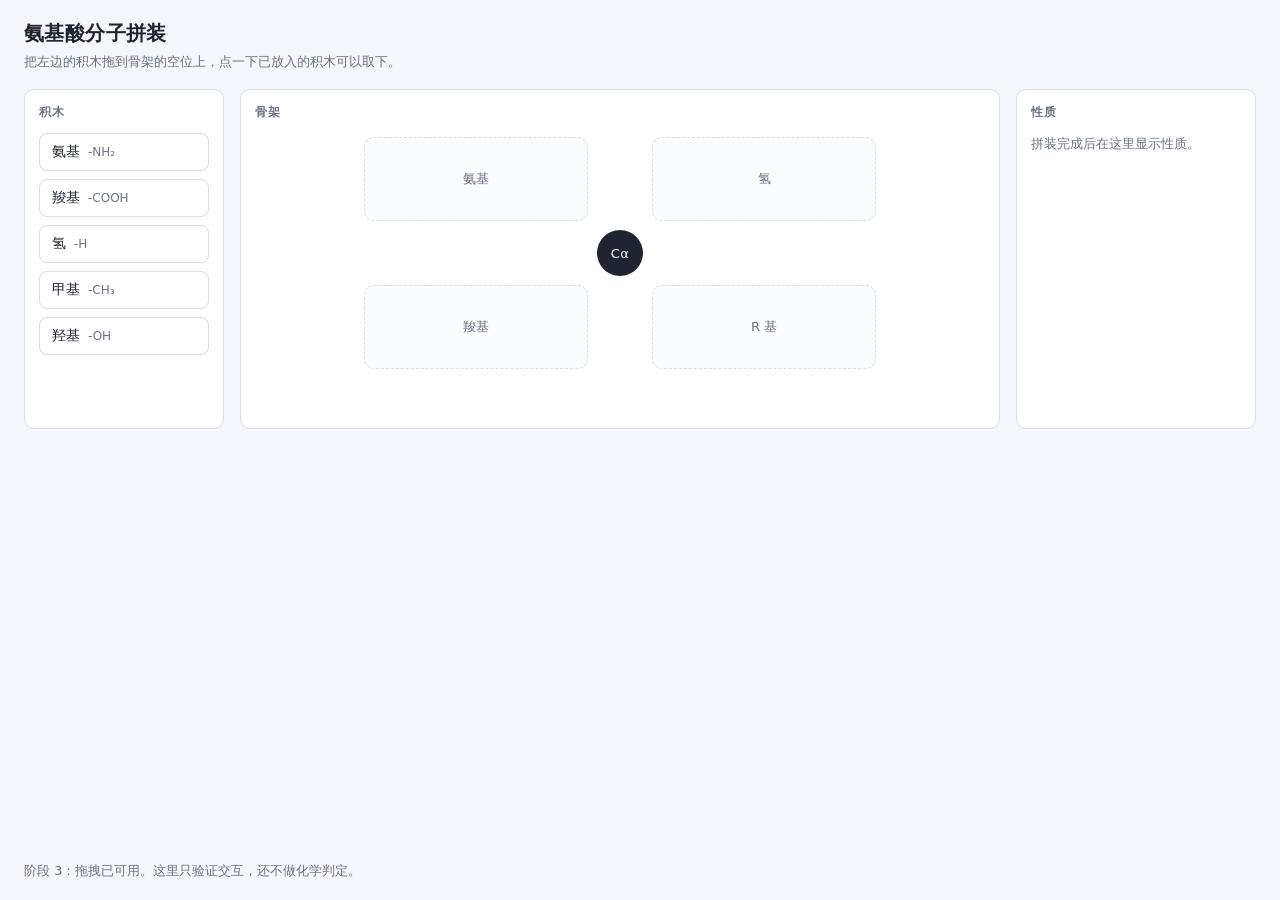
==== index.html @ 330189c2 "建立了拖拽交互与页面骨架" ====
<!DOCTYPE html>
<html lang="zh-CN">
<head>
<meta charset="utf-8">
<meta name="viewport" content="width=device-width, initial-scale=1">
<title>氨基酸分子拼装</title>
<link rel="stylesheet" href="css/base.css">
</head>
<body>

<header>
  <h1>氨基酸分子拼装</h1>
  <p class="subtitle">把左边的积木拖到骨架的空位上，点一下已放入的积木可以取下。</p>
</header>

<main>
  <aside id="palette" aria-label="积木面板">
    <h2>积木</h2>
    <div class="chip-list" id="chip-list"></div>
  </aside>

  <section id="canvas" aria-label="拼装画布">
    <h2>骨架</h2>
    <div class="scaffold" id="scaffold">
      <div class="slot" data-slot="amino" data-drop-target="slot">
        <span class="slot-hint">氨基</span>
      </div>
      <div class="slot" data-slot="hydrogen" data-drop-target="slot">
        <span class="slot-hint">氢</span>
      </div>
      <div class="slot" data-slot="carboxyl" data-drop-target="slot">
        <span class="slot-hint">羧基</span>
      </div>
      <div class="slot" data-slot="sideChain" data-drop-target="slot">
        <span class="slot-hint">R 基</span>
      </div>
      <div class="ca-badge" aria-hidden="true">Cα</div>
    </div>
  </section>

  <aside id="info" aria-label="性质说明">
    <h2>性质</h2>
    <p class="placeholder">拼装完成后在这里显示性质。</p>
  </aside>
</main>

<footer>
  <output id="message" aria-live="polite"></output>
</footer>

<script src="js/data.js"></script>
<script src="js/graph.js"></script>
<script src="js/canonical.js"></script>
<script src="js/drag.js"></script>
<script src="js/app.js"></script>

</body>
</html>
---- css/base.css ----
:root {
  --bg: #f4f6fb;
  --panel: #ffffff;
  --line: #d9dde8;
  --ink: #1f2430;
  --muted: #6b7280;
  --accent: #2f6feb;
  --accent-soft: #e9f0ff;
  --radius: 10px;
}

* {
  box-sizing: border-box;
}

body {
  margin: 0;
  min-height: 100vh;
  display: flex;
  flex-direction: column;
  background: var(--bg);
  color: var(--ink);
  font-family: system-ui, -apple-system, "Segoe UI", "Microsoft YaHei", sans-serif;
  -webkit-font-smoothing: antialiased;
}

header {
  padding: 20px 24px 6px;
}

header h1 {
  margin: 0;
  font-size: 20px;
  letter-spacing: 0.02em;
}

.subtitle {
  margin: 6px 0 0;
  font-size: 13px;
  color: var(--muted);
}

main {
  flex: 1;
  display: grid;
  grid-template-columns: 200px minmax(0, 1fr) 240px;
  gap: 16px;
  align-items: start;
  padding: 12px 24px 24px;
}

aside,
#canvas {
  min-height: 340px;
  padding: 14px;
  border: 1px solid var(--line);
  border-radius: var(--radius);
  background: var(--panel);
}

h2 {
  margin: 0 0 12px;
  font-size: 12px;
  font-weight: 600;
  letter-spacing: 0.1em;
  color: var(--muted);
}

/* ---- 积木 ---- */

.chip-list {
  display: flex;
  flex-direction: column;
  gap: 8px;
}

.chip {
  display: flex;
  align-items: baseline;
  gap: 8px;
  padding: 9px 12px;
  border: 1px solid var(--line);
  border-radius: 8px;
  background: #fff;
  cursor: grab;
  user-select: none;
  -webkit-user-select: none;
  touch-action: none;
  transition: border-color 0.15s, box-shadow 0.15s;
}

.chip:hover {
  border-color: var(--accent);
  box-shadow: 0 2px 10px rgba(47, 111, 235, 0.12);
}

.chip:active {
  cursor: grabbing;
}

.chip .name {
  font-size: 14px;
}

.chip .formula {
  font-size: 12px;
  color: var(--muted);
}

.chip.is-dragging {
  opacity: 0.35;
}

/* 拖拽影像：固定定位 + transform，避免触发重排；pointer-events 关掉，
   这样 elementFromPoint 才能命中它底下的槽位。 */
.drag-ghost {
  position: fixed;
  top: 0;
  left: 0;
  z-index: 1000;
  pointer-events: none;
  box-shadow: 0 12px 26px rgba(20, 26, 40, 0.22);
}

/* ---- 骨架 ---- */

.scaffold {
  position: relative;
  display: grid;
  grid-template-columns: 1fr 1fr;
  gap: 64px;
  max-width: 520px;
  margin: 10px auto;
  padding: 4px;
}

.slot {
  display: flex;
  align-items: center;
  justify-content: center;
  min-height: 84px;
  padding: 8px;
  border: 1.5px dashed var(--line);
  border-radius: 10px;
  background: #fbfcfe;
  font-size: 13px;
  color: var(--muted);
  transition: border-color 0.15s, background 0.15s;
}

.slot.is-drop-target {
  border-color: var(--accent);
  background: var(--accent-soft);
}

.slot.is-occupied {
  border-style: solid;
  border-color: var(--line);
  background: #fff;
}

.slot.is-occupied .slot-hint {
  display: none;
}

.slot .chip {
  width: 100%;
  justify-content: center;
  cursor: pointer;
}

.ca-badge {
  position: absolute;
  top: 50%;
  left: 50%;
  width: 46px;
  height: 46px;
  transform: translate(-50%, -50%);
  display: flex;
  align-items: center;
  justify-content: center;
  border-radius: 50%;
  background: var(--ink);
  color: #fff;
  font-size: 13px;
  letter-spacing: 0.04em;
  pointer-events: none;
}

/* 放入槽位时的一下轻微弹入 */
.chip.is-placed {
  animation: pop 0.18s ease-out;
}

@keyframes pop {
  from {
    transform: scale(0.88);
    opacity: 0.4;
  }
  to {
    transform: scale(1);
    opacity: 1;
  }
}

.placeholder {
  margin: 0;
  font-size: 13px;
  color: var(--muted);
  line-height: 1.7;
}

footer {
  padding: 0 24px 18px;
}

#message {
  display: block;
  min-height: 20px;
  font-size: 13px;
  color: var(--muted);
}

@media (max-width: 760px) {
  main {
    grid-template-columns: 1fr;
  }

  aside,
  #canvas {
    min-height: auto;
  }

  .scaffold {
    gap: 48px;
  }
}

@media (prefers-reduced-motion: reduce) {
  .chip.is-placed {
    animation: none;
  }
}
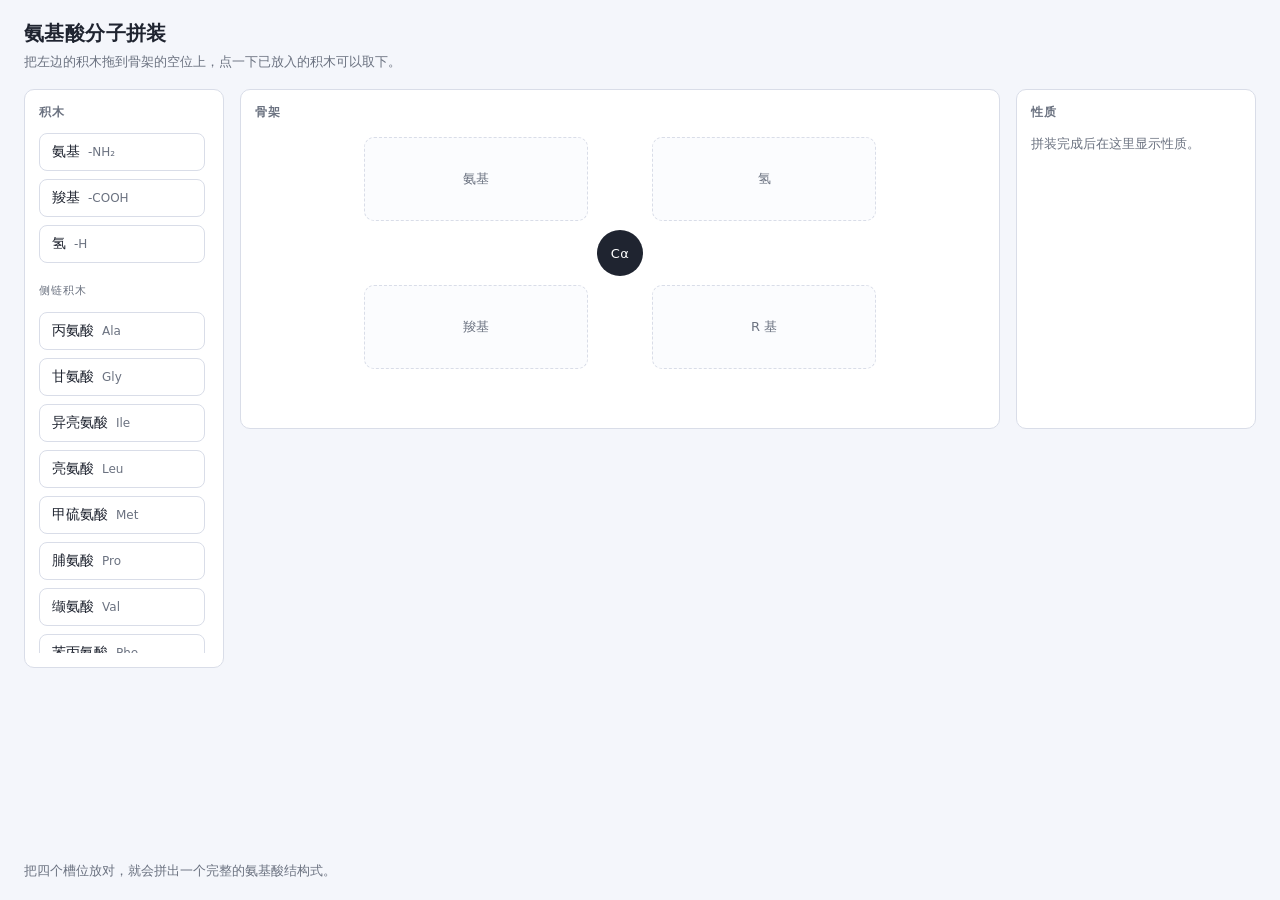
==== commit d8c15fe7: "建立了结构式渲染与拼装判定" ====
--- a/index.html
+++ b/index.html
@@ -36,6 +36,7 @@
       </div>
       <div class="ca-badge" aria-hidden="true">Cα</div>
     </div>
+    <div class="structure" id="structure"></div>
   </section>
 
   <aside id="info" aria-label="性质说明">
@@ -51,6 +52,8 @@
 <script src="js/data.js"></script>
 <script src="js/graph.js"></script>
 <script src="js/canonical.js"></script>
+<script src="js/layout.js"></script>
+<script src="js/render.js"></script>
 <script src="js/drag.js"></script>
 <script src="js/app.js"></script>
 
--- a/css/base.css
+++ b/css/base.css
@@ -221,6 +221,56 @@
   color: var(--muted);
 }
 
+.divider {
+  margin: 12px 0 6px;
+  font-size: 11px;
+  letter-spacing: 0.08em;
+  color: var(--muted);
+}
+
+#chip-list {
+  max-height: 520px;
+  overflow-y: auto;
+  padding-right: 4px;
+}
+
+.structure {
+  display: flex;
+  justify-content: center;
+  margin-top: 10px;
+}
+
+.info-title {
+  margin-bottom: 10px;
+  font-size: 15px;
+  font-weight: 600;
+}
+
+.info-list {
+  display: grid;
+  grid-template-columns: 64px 1fr;
+  gap: 4px 8px;
+  margin: 0 0 10px;
+  font-size: 13px;
+}
+
+.info-list dt {
+  color: var(--muted);
+}
+
+.info-list dd {
+  margin: 0;
+}
+
+.info-note {
+  margin: 0;
+  padding-top: 10px;
+  border-top: 1px solid var(--line);
+  font-size: 12px;
+  line-height: 1.7;
+  color: var(--muted);
+}
+
 @media (max-width: 760px) {
   main {
     grid-template-columns: 1fr;
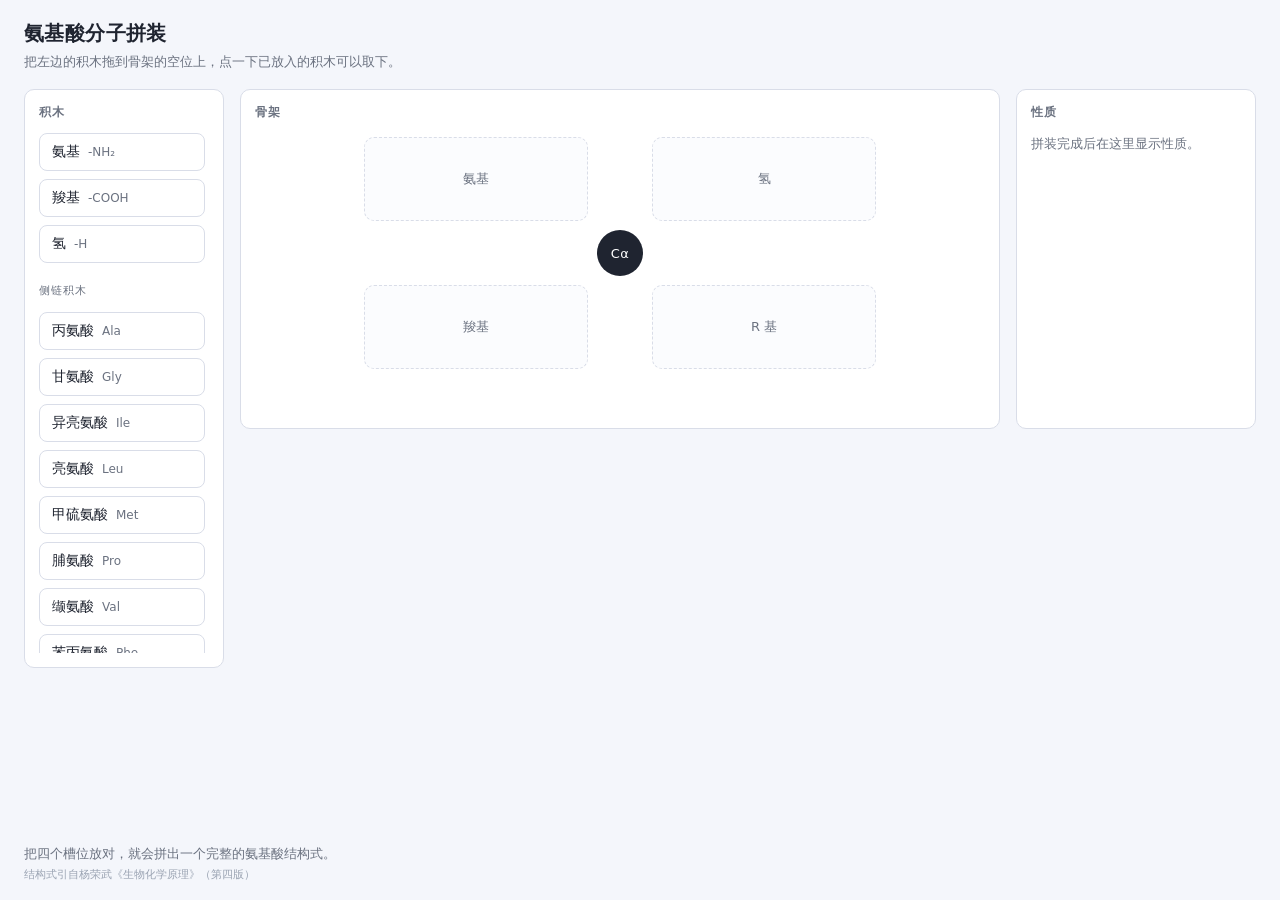
==== commit 61c0aa8f: "修改了氨基酸结构图片资源" ====
--- a/index.html
+++ b/index.html
@@ -47,7 +47,20 @@
 
 <footer>
   <output id="message" aria-live="polite"></output>
+  <p class="credit">结构式引自杨荣武《生物化学原理》（第四版）</p>
 </footer>
+
+<div class="modal" id="modal" hidden>
+  <div class="modal-card" role="dialog" aria-modal="true" aria-labelledby="modal-title">
+    <button class="modal-close" id="modal-close" type="button" aria-label="关闭">×</button>
+    <p class="modal-kicker">拼装完成</p>
+    <h2 class="modal-title" id="modal-title"></h2>
+    <div class="modal-sub" id="modal-sub"></div>
+    <div class="modal-figure" id="modal-figure"></div>
+    <dl class="info-list" id="modal-props"></dl>
+    <p class="modal-note" id="modal-note"></p>
+  </div>
+</div>
 
 <script src="js/data.js"></script>
 <script src="js/graph.js"></script>
--- a/css/base.css
+++ b/css/base.css
@@ -221,6 +221,12 @@
   color: var(--muted);
 }
 
+.credit {
+  margin: 2px 0 0;
+  font-size: 11px;
+  color: #9aa3b2;
+}
+
 .divider {
   margin: 12px 0 6px;
   font-size: 11px;
@@ -271,6 +277,103 @@
   color: var(--muted);
 }
 
+.modal {
+  position: fixed;
+  inset: 0;
+  display: flex;
+  align-items: center;
+  justify-content: center;
+  padding: 24px;
+  background: rgba(20, 26, 40, 0.42);
+  z-index: 50;
+}
+
+.modal[hidden] {
+  display: none;
+}
+
+.modal-card {
+  position: relative;
+  width: min(460px, 100%);
+  max-height: 88vh;
+  overflow-y: auto;
+  padding: 22px 24px 24px;
+  border-radius: 14px;
+  background: #fff;
+  box-shadow: 0 24px 60px rgba(20, 26, 40, 0.28);
+  animation: rise 0.22s cubic-bezier(0.2, 0.8, 0.2, 1);
+}
+
+@keyframes rise {
+  from {
+    opacity: 0;
+    transform: translateY(10px) scale(0.97);
+  }
+  to {
+    opacity: 1;
+    transform: none;
+  }
+}
+
+.modal-close {
+  position: absolute;
+  top: 12px;
+  right: 12px;
+  width: 30px;
+  height: 30px;
+  border: 0;
+  border-radius: 8px;
+  background: transparent;
+  color: var(--muted);
+  font-size: 20px;
+  line-height: 1;
+  cursor: pointer;
+}
+
+.modal-close:hover {
+  background: var(--bg);
+  color: var(--ink);
+}
+
+.modal-kicker {
+  margin: 0 0 6px;
+  font-size: 11px;
+  letter-spacing: 0.14em;
+  color: var(--accent);
+}
+
+.modal-title {
+  margin: 0;
+  font-size: 22px;
+  letter-spacing: 0.01em;
+}
+
+.modal-sub {
+  margin-top: 4px;
+  font-size: 13px;
+  color: var(--muted);
+}
+
+.modal-figure {
+  display: flex;
+  justify-content: center;
+  margin: 14px 0 16px;
+  padding: 10px 0;
+  border-top: 1px solid var(--line);
+  border-bottom: 1px solid var(--line);
+}
+
+.modal-note {
+  margin: 12px 0 0;
+  font-size: 13px;
+  line-height: 1.75;
+  color: var(--muted);
+}
+
+body.modal-open {
+  overflow: hidden;
+}
+
 @media (max-width: 760px) {
   main {
     grid-template-columns: 1fr;
@@ -286,8 +389,20 @@
   }
 }
 
+.modal-figure svg,
+.modal-figure img,
+.structure img {
+  display: block;
+  max-width: 100%;
+  height: auto;
+}
+
 @media (prefers-reduced-motion: reduce) {
   .chip.is-placed {
     animation: none;
   }
-}
+
+  .modal-card {
+    animation: none;
+  }
+}
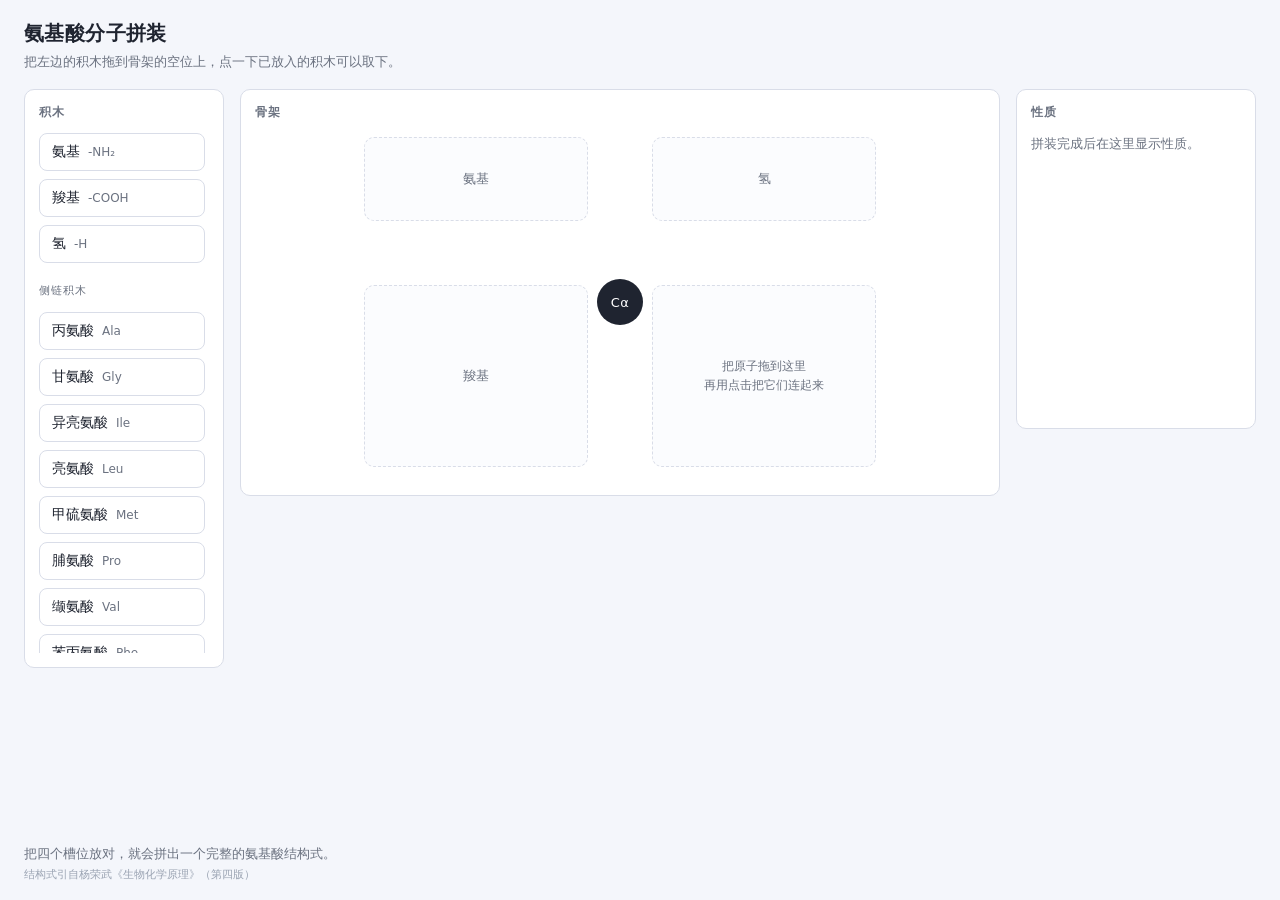
==== commit a2f58f1f: "预载了部分自由拼装相关的组件" ====
--- a/index.html
+++ b/index.html
@@ -31,8 +31,8 @@
       <div class="slot" data-slot="carboxyl" data-drop-target="slot">
         <span class="slot-hint">羧基</span>
       </div>
-      <div class="slot" data-slot="sideChain" data-drop-target="slot">
-        <span class="slot-hint">R 基</span>
+      <div class="slot slot-r" data-slot="sideChain" data-name="R 基" data-drop-target="slot">
+        <div class="r-canvas" id="r-canvas"></div>
       </div>
       <div class="ca-badge" aria-hidden="true">Cα</div>
     </div>
--- a/css/base.css
+++ b/css/base.css
@@ -163,6 +163,33 @@
   display: none;
 }
 
+.slot-r {
+  align-items: stretch;
+  padding: 6px;
+}
+
+.r-canvas {
+  display: flex;
+  align-items: center;
+  justify-content: center;
+  width: 100%;
+  min-height: 168px;
+}
+
+.r-canvas svg {
+  display: block;
+  max-width: 100%;
+  height: auto;
+}
+
+.r-empty {
+  margin: 0;
+  font-size: 12px;
+  color: var(--muted);
+  text-align: center;
+  line-height: 1.6;
+}
+
 .slot .chip {
   width: 100%;
   justify-content: center;
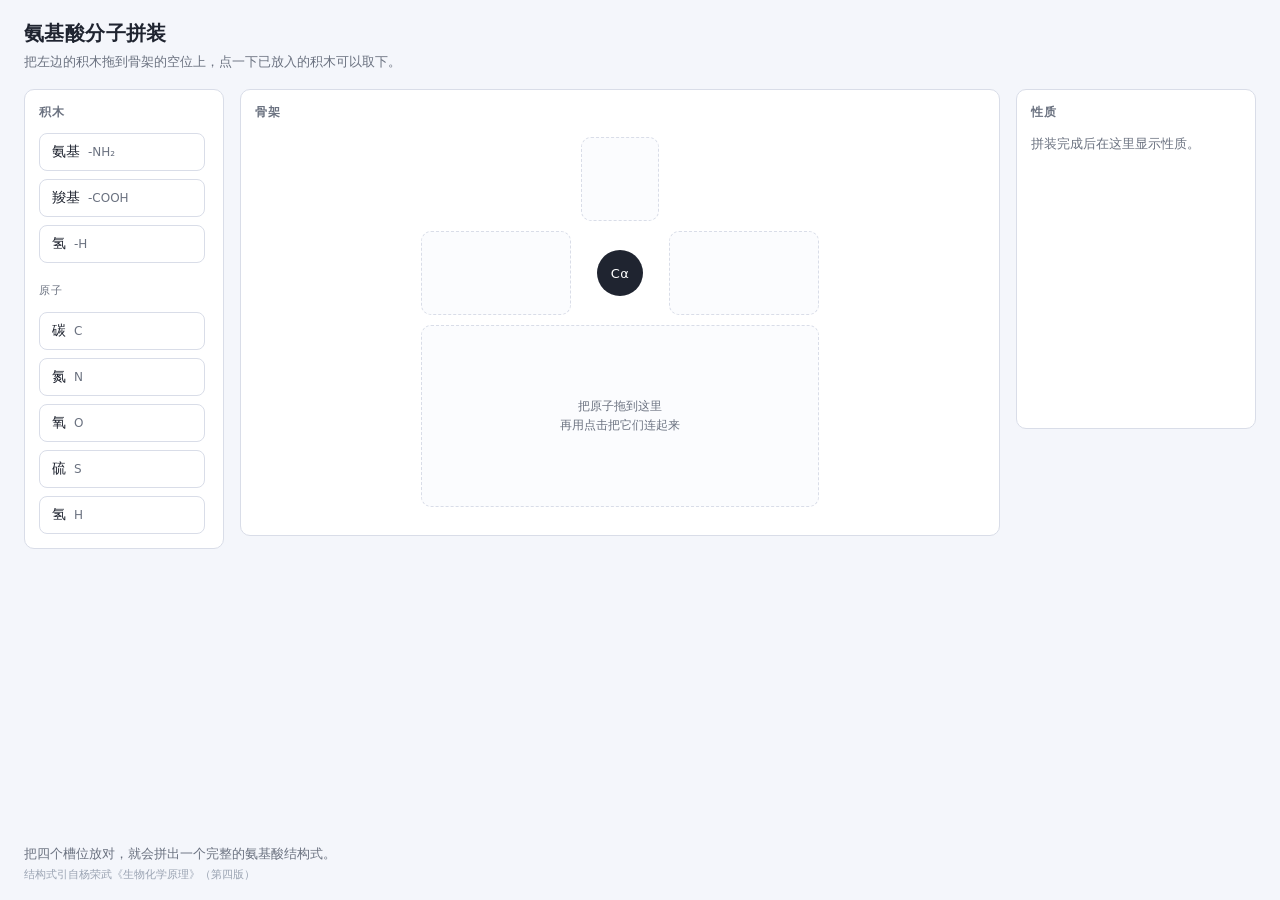
==== commit 3b0322d0: "完成了一部分拼接逻辑" ====
--- a/index.html
+++ b/index.html
@@ -22,19 +22,13 @@
   <section id="canvas" aria-label="拼装画布">
     <h2>骨架</h2>
     <div class="scaffold" id="scaffold">
-      <div class="slot" data-slot="amino" data-drop-target="slot">
-        <span class="slot-hint">氨基</span>
-      </div>
-      <div class="slot" data-slot="hydrogen" data-drop-target="slot">
-        <span class="slot-hint">氢</span>
-      </div>
-      <div class="slot" data-slot="carboxyl" data-drop-target="slot">
-        <span class="slot-hint">羧基</span>
-      </div>
+      <div class="slot" data-slot="carboxyl" data-name="羧基" data-drop-target="slot"></div>
+      <div class="slot" data-slot="amino" data-name="氨基" data-drop-target="slot"></div>
+      <div class="ca-badge" aria-hidden="true">Cα</div>
+      <div class="slot" data-slot="hydrogen" data-name="氢" data-drop-target="slot"></div>
       <div class="slot slot-r" data-slot="sideChain" data-name="R 基" data-drop-target="slot">
         <div class="r-canvas" id="r-canvas"></div>
       </div>
-      <div class="ca-badge" aria-hidden="true">Cα</div>
     </div>
     <div class="structure" id="structure"></div>
   </section>
--- a/css/base.css
+++ b/css/base.css
@@ -125,13 +125,29 @@
 /* ---- 骨架 ---- */
 
 .scaffold {
-  position: relative;
   display: grid;
-  grid-template-columns: 1fr 1fr;
-  gap: 64px;
-  max-width: 520px;
+  grid-template-columns: 150px 78px 150px;
+  grid-template-rows: 84px 84px minmax(170px, auto);
+  gap: 10px;
+  justify-content: center;
+  max-width: 560px;
   margin: 10px auto;
   padding: 4px;
+}
+
+.slot[data-slot="carboxyl"] {
+  grid-column: 2;
+  grid-row: 1;
+}
+
+.slot[data-slot="amino"] {
+  grid-column: 1;
+  grid-row: 2;
+}
+
+.slot[data-slot="hydrogen"] {
+  grid-column: 3;
+  grid-row: 2;
 }
 
 .slot {
@@ -164,6 +180,8 @@
 }
 
 .slot-r {
+  grid-column: 1 / 4;
+  grid-row: 3;
   align-items: stretch;
   padding: 6px;
 }
@@ -197,12 +215,11 @@
 }
 
 .ca-badge {
-  position: absolute;
-  top: 50%;
-  left: 50%;
+  grid-column: 2;
+  grid-row: 2;
   width: 46px;
   height: 46px;
-  transform: translate(-50%, -50%);
+  margin: auto;
   display: flex;
   align-items: center;
   justify-content: center;
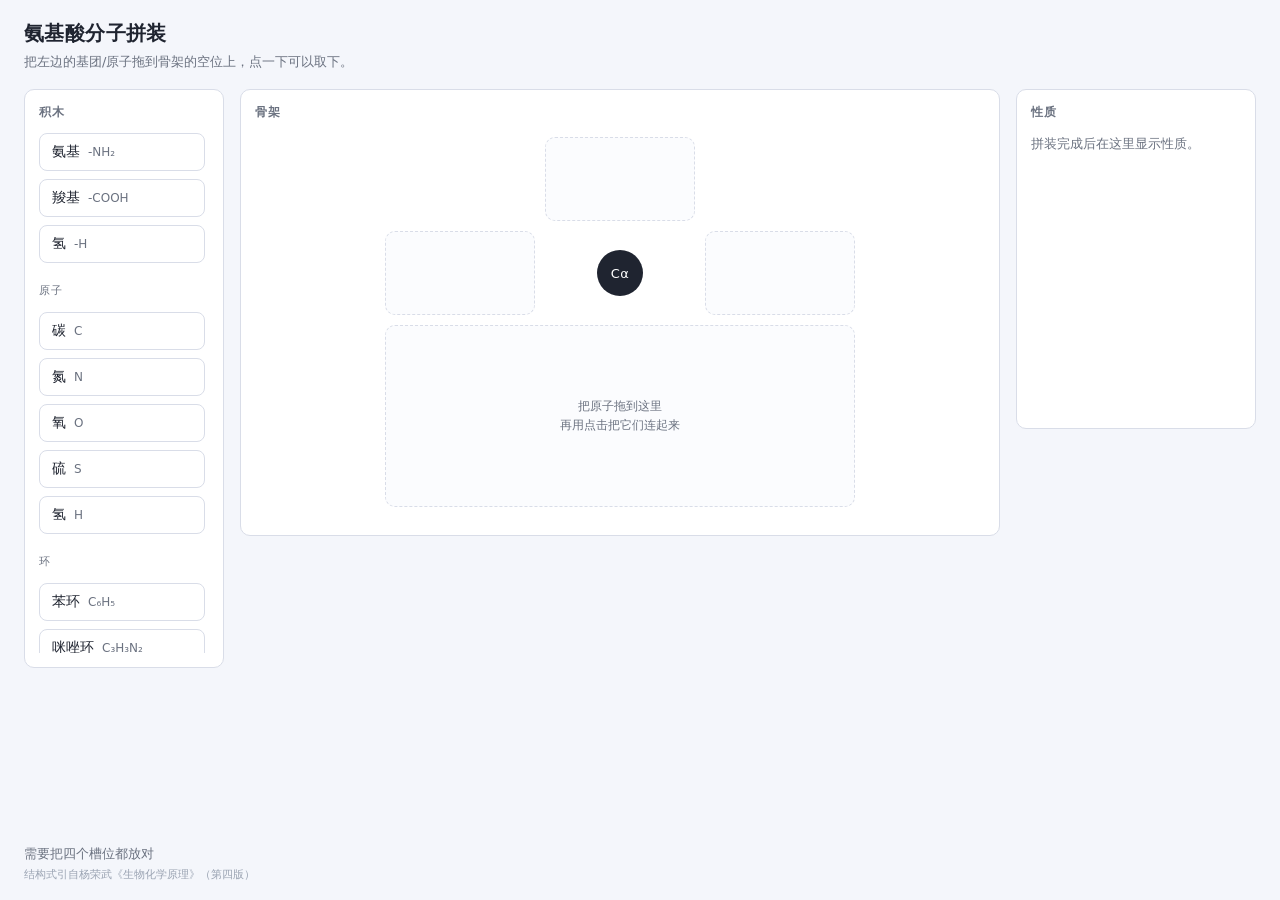
==== commit e3e221eb: "增加了环；同时补充了一些提示和画布清空功能" ====
--- a/index.html
+++ b/index.html
@@ -10,7 +10,7 @@
 
 <header>
   <h1>氨基酸分子拼装</h1>
-  <p class="subtitle">把左边的积木拖到骨架的空位上，点一下已放入的积木可以取下。</p>
+  <p class="subtitle">把左边的基团/原子拖到骨架的空位上，点一下可以取下。</p>
 </header>
 
 <main>
@@ -28,6 +28,7 @@
       <div class="slot" data-slot="hydrogen" data-name="氢" data-drop-target="slot"></div>
       <div class="slot slot-r" data-slot="sideChain" data-name="R 基" data-drop-target="slot">
         <div class="r-canvas" id="r-canvas"></div>
+        <button class="r-clear" id="r-clear" type="button" hidden>清空</button>
       </div>
     </div>
     <div class="structure" id="structure"></div>
--- a/css/base.css
+++ b/css/base.css
@@ -126,7 +126,7 @@
 
 .scaffold {
   display: grid;
-  grid-template-columns: 150px 78px 150px;
+  grid-template-columns: 150px 150px 150px;
   grid-template-rows: 84px 84px minmax(170px, auto);
   gap: 10px;
   justify-content: center;
@@ -180,10 +180,31 @@
 }
 
 .slot-r {
+  position: relative;
   grid-column: 1 / 4;
   grid-row: 3;
   align-items: stretch;
   padding: 6px;
+}
+
+.r-clear {
+  position: absolute;
+  top: 8px;
+  right: 8px;
+  padding: 3px 10px;
+  border: 1px solid var(--line);
+  border-radius: 6px;
+  background: #fff;
+  color: var(--muted);
+  font-size: 12px;
+  font-family: inherit;
+  cursor: pointer;
+  transition: border-color 0.15s, color 0.15s;
+}
+
+.r-clear:hover {
+  border-color: var(--accent);
+  color: var(--accent);
 }
 
 .r-canvas {
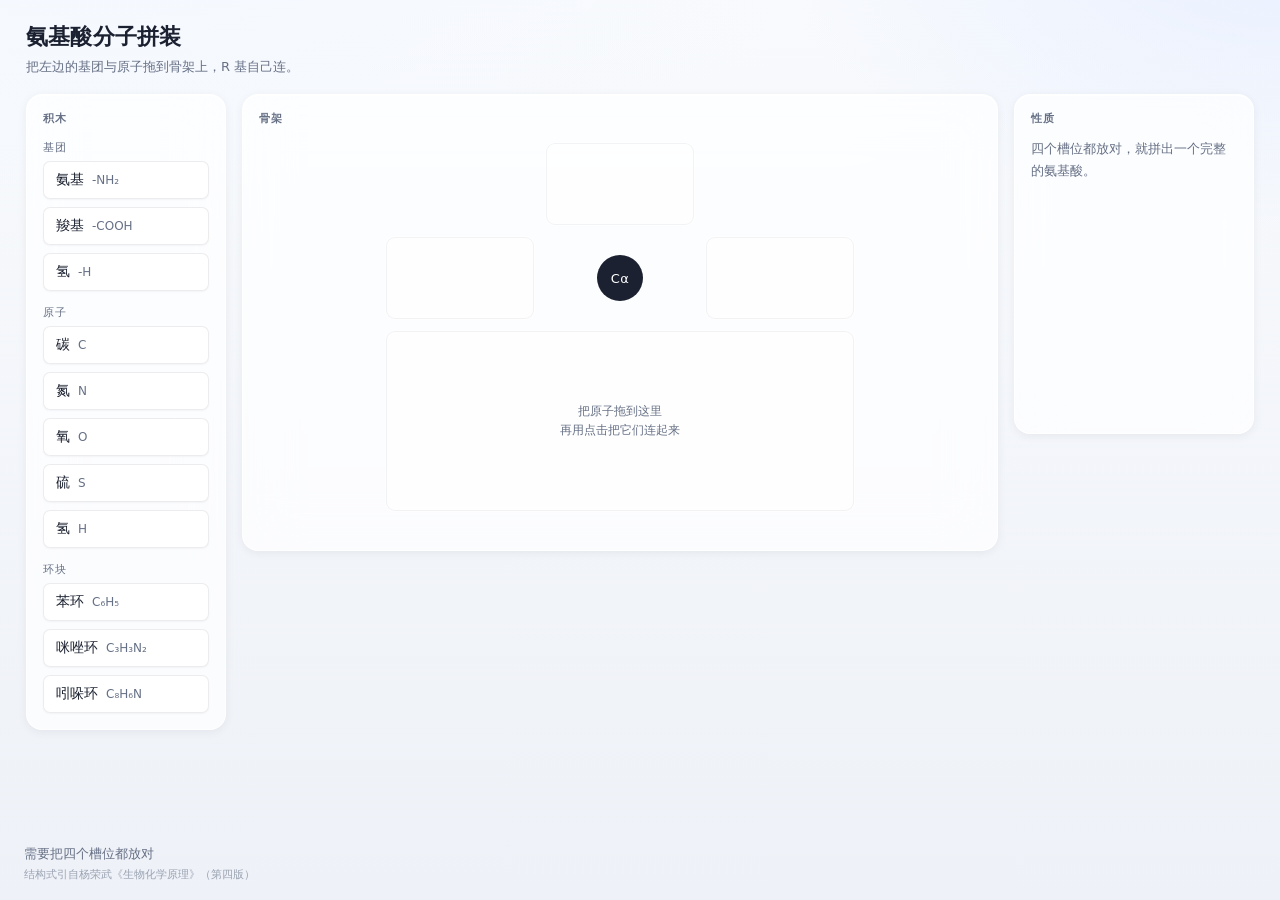
==== commit 2b225786: "大幅更新了UI界面与动效，且适配了窄屏" ====
--- a/index.html
+++ b/index.html
@@ -10,17 +10,84 @@
 
 <header>
   <h1>氨基酸分子拼装</h1>
-  <p class="subtitle">把左边的基团/原子拖到骨架的空位上，点一下可以取下。</p>
+  <p class="subtitle">把左边的基团与原子拖到骨架上，R 基自己连。</p>
 </header>
 
 <main>
   <aside id="palette" aria-label="积木面板">
     <h2>积木</h2>
-    <div class="chip-list" id="chip-list"></div>
+
+    <p class="group-title">基团</p>
+    <ul class="chips">
+      <li>
+        <button class="chip" type="button" data-kind="fixed" data-key="amino">
+          <span class="name">氨基</span><span class="formula">-NH₂</span>
+        </button>
+      </li>
+      <li>
+        <button class="chip" type="button" data-kind="fixed" data-key="carboxyl">
+          <span class="name">羧基</span><span class="formula">-COOH</span>
+        </button>
+      </li>
+      <li>
+        <button class="chip" type="button" data-kind="fixed" data-key="hydrogen">
+          <span class="name">氢</span><span class="formula">-H</span>
+        </button>
+      </li>
+    </ul>
+
+    <p class="group-title">原子</p>
+    <ul class="chips">
+      <li>
+        <button class="chip" type="button" data-kind="atom" data-key="C">
+          <span class="name">碳</span><span class="formula">C</span>
+        </button>
+      </li>
+      <li>
+        <button class="chip" type="button" data-kind="atom" data-key="N">
+          <span class="name">氮</span><span class="formula">N</span>
+        </button>
+      </li>
+      <li>
+        <button class="chip" type="button" data-kind="atom" data-key="O">
+          <span class="name">氧</span><span class="formula">O</span>
+        </button>
+      </li>
+      <li>
+        <button class="chip" type="button" data-kind="atom" data-key="S">
+          <span class="name">硫</span><span class="formula">S</span>
+        </button>
+      </li>
+      <li>
+        <button class="chip" type="button" data-kind="atom" data-key="H">
+          <span class="name">氢</span><span class="formula">H</span>
+        </button>
+      </li>
+    </ul>
+
+    <p class="group-title">环块</p>
+    <ul class="chips">
+      <li>
+        <button class="chip" type="button" data-kind="ring" data-key="benzene">
+          <span class="name">苯环</span><span class="formula">C₆H₅</span>
+        </button>
+      </li>
+      <li>
+        <button class="chip" type="button" data-kind="ring" data-key="imidazole">
+          <span class="name">咪唑环</span><span class="formula">C₃H₃N₂</span>
+        </button>
+      </li>
+      <li>
+        <button class="chip" type="button" data-kind="ring" data-key="indole">
+          <span class="name">吲哚环</span><span class="formula">C₈H₆N</span>
+        </button>
+      </li>
+    </ul>
   </aside>
 
   <section id="canvas" aria-label="拼装画布">
     <h2>骨架</h2>
+
     <div class="scaffold" id="scaffold">
       <div class="slot" data-slot="carboxyl" data-name="羧基" data-drop-target="slot"></div>
       <div class="slot" data-slot="amino" data-name="氨基" data-drop-target="slot"></div>
@@ -31,12 +98,38 @@
         <button class="r-clear" id="r-clear" type="button" hidden>清空</button>
       </div>
     </div>
-    <div class="structure" id="structure"></div>
+
+    <figure class="structure" id="structure" hidden>
+      <img id="structure-img" alt="">
+      <figcaption id="structure-caption"></figcaption>
+    </figure>
   </section>
 
   <aside id="info" aria-label="性质说明">
     <h2>性质</h2>
-    <p class="placeholder">拼装完成后在这里显示性质。</p>
+
+    <p class="placeholder" id="info-empty">四个槽位都放对，就拼出一个完整的氨基酸。</p>
+
+    <div id="info-body" hidden>
+      <p class="info-title" id="info-title"></p>
+      <dl class="info-list">
+        <dt>分类</dt>
+        <dd id="info-category"></dd>
+        <dt>亲疏水</dt>
+        <dd id="info-solubility"></dd>
+        <dt>分子式</dt>
+        <dd id="info-formula"></dd>
+        <dt>等电点</dt>
+        <dd id="info-pi"></dd>
+        <dt>疏水指数</dt>
+        <dd id="info-hydropathy"></dd>
+        <dt>pKa</dt>
+        <dd id="info-pka"></dd>
+        <dt>必需性</dt>
+        <dd id="info-essential"></dd>
+      </dl>
+      <p class="info-note" id="info-note"></p>
+    </div>
   </aside>
 </main>
 
@@ -50,9 +143,26 @@
     <button class="modal-close" id="modal-close" type="button" aria-label="关闭">×</button>
     <p class="modal-kicker">拼装完成</p>
     <h2 class="modal-title" id="modal-title"></h2>
-    <div class="modal-sub" id="modal-sub"></div>
-    <div class="modal-figure" id="modal-figure"></div>
-    <dl class="info-list" id="modal-props"></dl>
+    <p class="modal-sub" id="modal-sub"></p>
+
+    <figure class="modal-figure">
+      <img id="modal-img" alt="">
+      <figcaption id="modal-caption"></figcaption>
+    </figure>
+
+    <dl class="info-list">
+      <dt>分子式</dt>
+      <dd id="modal-formula"></dd>
+      <dt>等电点</dt>
+      <dd id="modal-pi"></dd>
+      <dt>疏水指数</dt>
+      <dd id="modal-hydropathy"></dd>
+      <dt>亲疏水</dt>
+      <dd id="modal-solubility"></dd>
+      <dt>必需性</dt>
+      <dd id="modal-essential"></dd>
+    </dl>
+
     <p class="modal-note" id="modal-note"></p>
   </div>
 </div>
@@ -63,6 +173,7 @@
 <script src="js/layout.js"></script>
 <script src="js/render.js"></script>
 <script src="js/drag.js"></script>
+<script src="js/effects.js"></script>
 <script src="js/app.js"></script>
 
 </body>
--- a/css/base.css
+++ b/css/base.css
@@ -1,12 +1,30 @@
 :root {
-  --bg: #f4f6fb;
-  --panel: #ffffff;
-  --line: #d9dde8;
-  --ink: #1f2430;
-  --muted: #6b7280;
+  /* 颜色：两档中性色 + 一个强调色 */
+  --bg: #eef1f7;
+  --panel: rgba(255, 255, 255, 0.72);
+  --line: rgba(16, 24, 40, 0.08);
+  --line-strong: rgba(16, 24, 40, 0.16);
+  --ink: #1b2130;
+  --muted: #667085;
   --accent: #2f6feb;
-  --accent-soft: #e9f0ff;
+  --accent-soft: rgba(47, 111, 235, 0.1);
+
+  /* 形状 */
+  --radius-lg: 16px;
   --radius: 10px;
+  --radius-sm: 7px;
+
+  /* 纵深：三级高度 */
+  --lift-0: 0 1px 2px rgba(16, 24, 40, 0.04);
+  --lift-1: 0 2px 10px rgba(16, 24, 40, 0.06);
+  --lift-2: 0 8px 22px rgba(16, 24, 40, 0.1);
+  --lift-3: 0 24px 60px rgba(16, 24, 40, 0.2);
+
+  /* 动效：三档时长 + 一条曲线 */
+  --fast: 120ms;
+  --base: 200ms;
+  --slow: 320ms;
+  --ease: cubic-bezier(0.1, 0.9, 0.2, 1);
 }
 
 * {
@@ -18,20 +36,25 @@
   min-height: 100vh;
   display: flex;
   flex-direction: column;
-  background: var(--bg);
   color: var(--ink);
-  font-family: system-ui, -apple-system, "Segoe UI", "Microsoft YaHei", sans-serif;
+  font-family: "Segoe UI", system-ui, -apple-system, "Microsoft YaHei", sans-serif;
   -webkit-font-smoothing: antialiased;
+  background:
+    radial-gradient(1200px 600px at 8% -12%, #f4f8ff 0%, rgba(244, 248, 255, 0) 60%),
+    radial-gradient(900px 520px at 100% -6%, #e9f0ff 0%, rgba(233, 240, 255, 0) 55%),
+    linear-gradient(180deg, #f8fafd 0%, var(--bg) 100%);
+  background-attachment: fixed;
 }
 
 header {
-  padding: 20px 24px 6px;
+  padding: 22px 26px 4px;
 }
 
 header h1 {
   margin: 0;
-  font-size: 20px;
-  letter-spacing: 0.02em;
+  font-size: 22px;
+  font-weight: 600;
+  letter-spacing: 0.01em;
 }
 
 .subtitle {
@@ -46,56 +69,87 @@
   grid-template-columns: 200px minmax(0, 1fr) 240px;
   gap: 16px;
   align-items: start;
-  padding: 12px 24px 24px;
-}
-
+  padding: 14px 26px 26px;
+}
+
+/* 面板：半透明 + 背景模糊 + 一层极淡的白色内描边，模拟 Acrylic 材质 */
 aside,
 #canvas {
   min-height: 340px;
-  padding: 14px;
-  border: 1px solid var(--line);
-  border-radius: var(--radius);
+  padding: 16px;
+  border: 1px solid rgba(255, 255, 255, 0.7);
+  border-radius: var(--radius-lg);
   background: var(--panel);
+  box-shadow: var(--lift-1), inset 0 1px 0 rgba(255, 255, 255, 0.9);
+  backdrop-filter: blur(24px) saturate(1.4);
+  -webkit-backdrop-filter: blur(24px) saturate(1.4);
 }
 
 h2 {
   margin: 0 0 12px;
-  font-size: 12px;
+  font-size: 11px;
   font-weight: 600;
-  letter-spacing: 0.1em;
+  letter-spacing: 0.12em;
   color: var(--muted);
 }
 
 /* ---- 积木 ---- */
 
-.chip-list {
+.chips {
   display: flex;
   flex-direction: column;
   gap: 8px;
+  margin: 0;
+  padding: 0;
+  list-style: none;
+}
+
+.group-title {
+  margin: 14px 0 6px;
+  font-size: 11px;
+  letter-spacing: 0.08em;
+  color: var(--muted);
 }
 
 .chip {
   display: flex;
   align-items: baseline;
   gap: 8px;
+  position: relative;
+  overflow: hidden;
+  width: 100%;
   padding: 9px 12px;
   border: 1px solid var(--line);
-  border-radius: 8px;
-  background: #fff;
+  border-radius: var(--radius-sm);
+  background: rgba(255, 255, 255, 0.92);
+  color: inherit;
+  font: inherit;
+  text-align: left;
   cursor: grab;
   user-select: none;
   -webkit-user-select: none;
   touch-action: none;
-  transition: border-color 0.15s, box-shadow 0.15s;
+  box-shadow: var(--lift-0);
+  transition:
+    transform var(--fast) var(--ease),
+    box-shadow var(--fast) var(--ease),
+    border-color var(--fast) var(--ease);
 }
 
 .chip:hover {
-  border-color: var(--accent);
-  box-shadow: 0 2px 10px rgba(47, 111, 235, 0.12);
+  transform: translateY(-1px);
+  border-color: rgba(47, 111, 235, 0.35);
+  box-shadow: var(--lift-2);
 }
 
 .chip:active {
+  transform: translateY(0) scale(0.985);
   cursor: grabbing;
+}
+
+.chip:focus-visible {
+  outline: 2px solid var(--accent);
+  outline-offset: 2px;
 }
 
 .chip .name {
@@ -113,6 +167,12 @@
 
 /* 拖拽影像：固定定位 + transform，避免触发重排；pointer-events 关掉，
    这样 elementFromPoint 才能命中它底下的槽位。 */
+/* 拖拽影像一定是浮层，别被 .chip 的定位规则盖掉 */
+.chip.drag-ghost {
+  position: fixed;
+  overflow: visible;
+}
+
 .drag-ghost {
   position: fixed;
   top: 0;
@@ -150,33 +210,37 @@
   grid-row: 2;
 }
 
+/* 槽位：静置时几乎只是一块比面板稍亮的底色，悬停才显出边界 */
 .slot {
   display: flex;
   align-items: center;
   justify-content: center;
   min-height: 84px;
   padding: 8px;
-  border: 1.5px dashed var(--line);
-  border-radius: 10px;
-  background: #fbfcfe;
-  font-size: 13px;
-  color: var(--muted);
-  transition: border-color 0.15s, background 0.15s;
+  border: 1px solid transparent;
+  border-radius: var(--radius);
+  background: rgba(255, 255, 255, 0.55);
+  box-shadow: inset 0 0 0 1px rgba(16, 24, 40, 0.05);
+  font-size: 13px;
+  color: var(--muted);
+  transition:
+    background var(--base) var(--ease),
+    box-shadow var(--base) var(--ease);
+}
+
+.slot:hover {
+  background: rgba(255, 255, 255, 0.85);
+  box-shadow: inset 0 0 0 1px rgba(16, 24, 40, 0.1);
 }
 
 .slot.is-drop-target {
-  border-color: var(--accent);
   background: var(--accent-soft);
+  box-shadow: inset 0 0 0 1.5px var(--accent);
 }
 
 .slot.is-occupied {
-  border-style: solid;
-  border-color: var(--line);
-  background: #fff;
-}
-
-.slot.is-occupied .slot-hint {
-  display: none;
+  background: rgba(255, 255, 255, 0.92);
+  box-shadow: inset 0 0 0 1px rgba(16, 24, 40, 0.08), var(--lift-0);
 }
 
 .slot-r {
@@ -292,23 +356,28 @@
   color: #9aa3b2;
 }
 
-.divider {
-  margin: 12px 0 6px;
-  font-size: 11px;
-  letter-spacing: 0.08em;
-  color: var(--muted);
-}
-
-#chip-list {
-  max-height: 520px;
+#palette {
+  max-height: 640px;
   overflow-y: auto;
-  padding-right: 4px;
 }
 
 .structure {
   display: flex;
-  justify-content: center;
-  margin-top: 10px;
+  flex-direction: column;
+  align-items: center;
+  gap: 8px;
+  margin: 10px 0 0;
+}
+
+.structure img {
+  display: block;
+  max-width: 320px;
+  height: auto;
+}
+
+.structure figcaption {
+  font-size: 12px;
+  color: var(--muted);
 }
 
 .info-title {
@@ -349,7 +418,9 @@
   align-items: center;
   justify-content: center;
   padding: 24px;
-  background: rgba(20, 26, 40, 0.42);
+  background: rgba(16, 24, 40, 0.3);
+  backdrop-filter: blur(6px);
+  -webkit-backdrop-filter: blur(6px);
   z-index: 50;
 }
 
@@ -363,10 +434,13 @@
   max-height: 88vh;
   overflow-y: auto;
   padding: 22px 24px 24px;
-  border-radius: 14px;
-  background: #fff;
-  box-shadow: 0 24px 60px rgba(20, 26, 40, 0.28);
-  animation: rise 0.22s cubic-bezier(0.2, 0.8, 0.2, 1);
+  border: 1px solid rgba(255, 255, 255, 0.8);
+  border-radius: var(--radius-lg);
+  background: rgba(255, 255, 255, 0.92);
+  box-shadow: var(--lift-3);
+  backdrop-filter: blur(28px) saturate(1.4);
+  -webkit-backdrop-filter: blur(28px) saturate(1.4);
+  animation: rise var(--slow) var(--ease);
 }
 
 @keyframes rise {
@@ -421,7 +495,9 @@
 
 .modal-figure {
   display: flex;
-  justify-content: center;
+  flex-direction: column;
+  align-items: center;
+  gap: 6px;
   margin: 14px 0 16px;
   padding: 10px 0;
   border-top: 1px solid var(--line);
@@ -440,23 +516,37 @@
 }
 
 @media (max-width: 760px) {
+  header {
+    padding: 18px 14px 2px;
+  }
+
   main {
     grid-template-columns: 1fr;
+    padding: 12px 14px 20px;
   }
 
   aside,
   #canvas {
     min-height: auto;
-  }
-
+    padding: 14px;
+  }
+
+  /* 骨架的三列是固定宽度，窄屏必须跟着缩，否则会把整页撑出横向滚动 */
   .scaffold {
-    gap: 48px;
-  }
-}
-
-.modal-figure svg,
-.modal-figure img,
-.structure img {
+    grid-template-columns: 88px 72px 88px;
+    gap: 8px;
+  }
+
+  .slot {
+    min-height: 64px;
+  }
+
+  .structure img {
+    max-width: 100%;
+  }
+}
+
+.modal-figure img {
   display: block;
   max-width: 100%;
   height: auto;
@@ -471,3 +561,92 @@
     animation: none;
   }
 }
+
+.modal-figure figcaption {
+  font-size: 12px;
+  color: var(--muted);
+}
+
+/* ============ 动效 ============ */
+
+/* 首次加载：三栏依次浮现 */
+main > * {
+  animation: rise-in var(--slow) var(--ease) both;
+}
+
+main > *:nth-child(2) {
+  animation-delay: 70ms;
+}
+
+main > *:nth-child(3) {
+  animation-delay: 140ms;
+}
+
+@keyframes rise-in {
+  from {
+    opacity: 0;
+    transform: translateY(8px);
+  }
+}
+
+/* 积木上的光斑跟随 */
+.chip::after {
+  content: "";
+  position: absolute;
+  inset: 0;
+  border-radius: inherit;
+  background: radial-gradient(
+    120px circle at var(--mx, 50%) var(--my, 50%),
+    rgba(47, 111, 235, 0.12),
+    transparent 70%
+  );
+  opacity: 0;
+  transition: opacity var(--base) var(--ease);
+  pointer-events: none;
+}
+
+.chip:hover::after {
+  opacity: 1;
+}
+
+/* 新落下的原子：轻微弹入 */
+#r-canvas circle.atom-new {
+  transform-box: fill-box;
+  transform-origin: center;
+  animation: atom-in var(--base) var(--ease);
+}
+
+@keyframes atom-in {
+  from {
+    opacity: 0;
+    transform: scale(0.55);
+  }
+}
+
+/* 刚连上的键：从一端画出来 */
+#r-canvas line.bond-new {
+  stroke-dasharray: 90;
+  stroke-dashoffset: 90;
+  animation: bond-draw var(--base) var(--ease) forwards;
+}
+
+@keyframes bond-draw {
+  to {
+    stroke-dashoffset: 0;
+  }
+}
+
+/* 消息条换字时淡一下 */
+#message {
+  transition: opacity var(--fast) var(--ease);
+}
+
+@media (prefers-reduced-motion: reduce) {
+  main > *,
+  .chip::after,
+  #r-canvas circle.atom-new,
+  #r-canvas line.bond-new {
+    animation: none;
+    transition: none;
+  }
+}
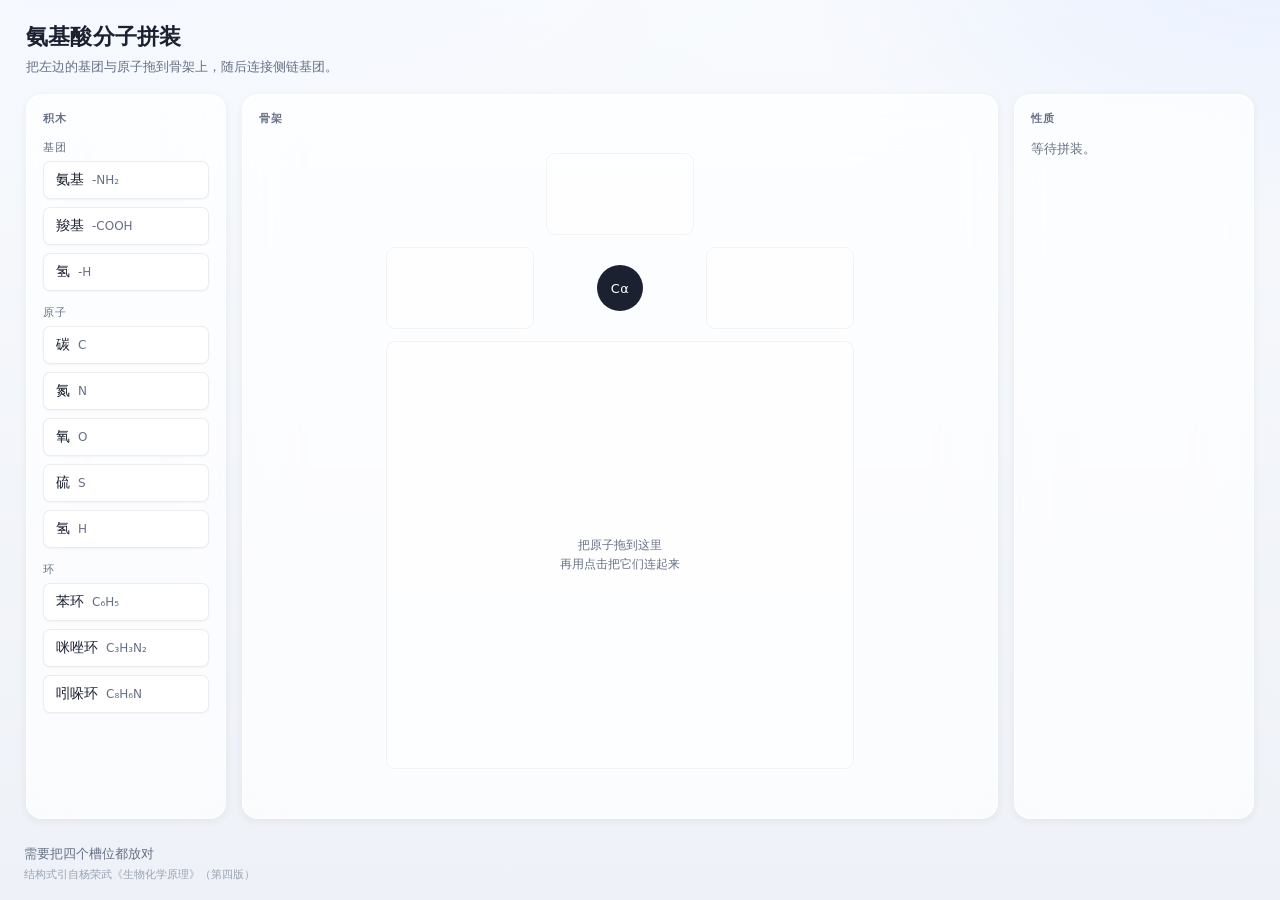
==== commit 7c362ac9: "适当调整了UI布局" ====
--- a/index.html
+++ b/index.html
@@ -10,7 +10,7 @@
 
 <header>
   <h1>氨基酸分子拼装</h1>
-  <p class="subtitle">把左边的基团与原子拖到骨架上，R 基自己连。</p>
+  <p class="subtitle">把左边的基团与原子拖到骨架上，随后连接侧链基团。</p>
 </header>
 
 <main>
@@ -65,7 +65,7 @@
       </li>
     </ul>
 
-    <p class="group-title">环块</p>
+    <p class="group-title">环</p>
     <ul class="chips">
       <li>
         <button class="chip" type="button" data-kind="ring" data-key="benzene">
@@ -108,7 +108,7 @@
   <aside id="info" aria-label="性质说明">
     <h2>性质</h2>
 
-    <p class="placeholder" id="info-empty">四个槽位都放对，就拼出一个完整的氨基酸。</p>
+    <p class="placeholder" id="info-empty">等待拼装。</p>
 
     <div id="info-body" hidden>
       <p class="info-title" id="info-title"></p>
--- a/css/base.css
+++ b/css/base.css
@@ -68,7 +68,7 @@
   display: grid;
   grid-template-columns: 200px minmax(0, 1fr) 240px;
   gap: 16px;
-  align-items: start;
+  align-items: stretch;
   padding: 14px 26px 26px;
 }
 
@@ -184,10 +184,17 @@
 
 /* ---- 骨架 ---- */
 
+/* 画布撑满整列高度，多出来的空间留给 R 基那块，正好扩大作画区域 */
+#canvas {
+  display: flex;
+  flex-direction: column;
+}
+
 .scaffold {
+  flex: 1;
   display: grid;
   grid-template-columns: 150px 150px 150px;
-  grid-template-rows: 84px 84px minmax(170px, auto);
+  grid-template-rows: 84px 84px minmax(170px, 1fr);
   gap: 10px;
   justify-content: center;
   max-width: 560px;
@@ -356,9 +363,17 @@
   color: #9aa3b2;
 }
 
+/* 积木面板按内容自然撑高，不再内部滚动；整页滚动由 body 负责 */
 #palette {
-  max-height: 640px;
-  overflow-y: auto;
+  min-height: 100%;
+}
+
+/* 视口特别矮时才退回内部滚动，避免面板高到看不见底 */
+@media (max-height: 720px) {
+  #palette {
+    max-height: calc(100vh - 150px);
+    overflow-y: auto;
+  }
 }
 
 .structure {
